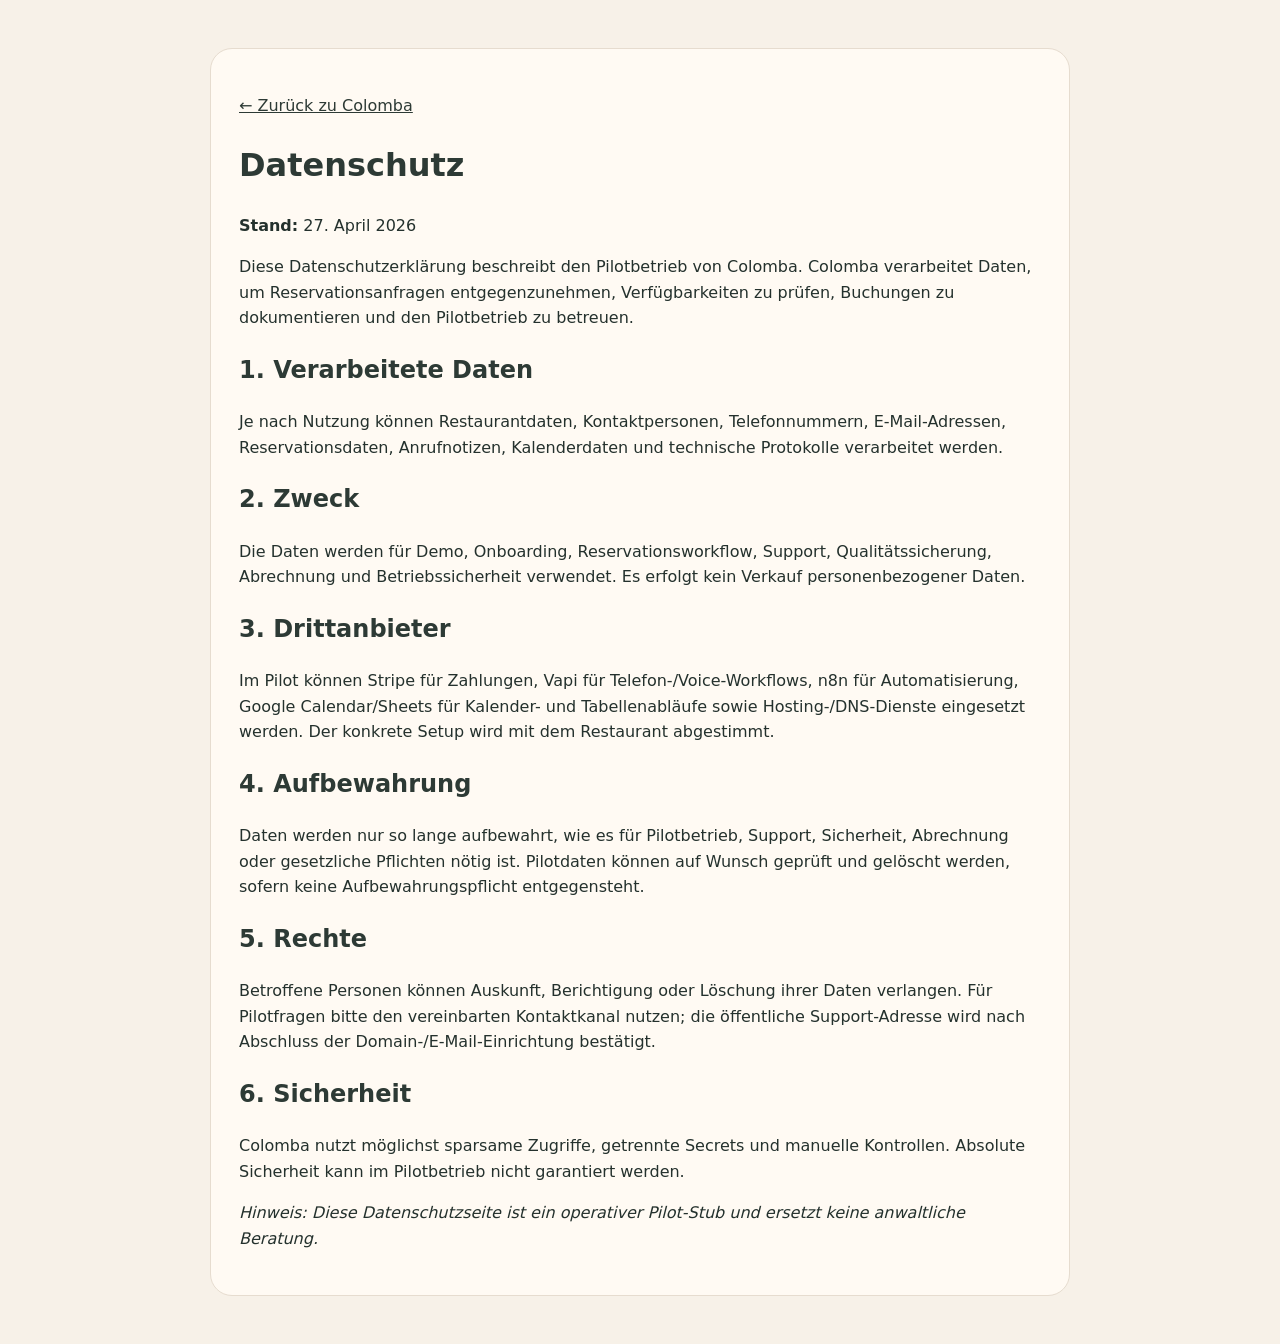
==== privacy.html @ e79daeae "Add Colomba pilot terms and privacy pages" ====
<!doctype html><html lang="de"><head><meta charset="utf-8"><meta name="viewport" content="width=device-width,initial-scale=1"><title>Datenschutz · Colomba</title><style>body{font-family:Inter,system-ui,-apple-system,Segoe UI,sans-serif;max-width:860px;margin:48px auto;padding:0 22px;line-height:1.6;color:#24312d;background:#f7f1e8}h1,h2{color:#2d3a35}a{color:#2d3a35}.card{background:#fffaf3;border:1px solid #e6dccf;border-radius:22px;padding:28px}</style></head><body><main class="card"><p><a href="/">← Zurück zu Colomba</a></p><h1>Datenschutz</h1><p><strong>Stand:</strong> 27. April 2026</p><p>Diese Datenschutzerklärung beschreibt den Pilotbetrieb von Colomba. Colomba verarbeitet Daten, um Reservationsanfragen entgegenzunehmen, Verfügbarkeiten zu prüfen, Buchungen zu dokumentieren und den Pilotbetrieb zu betreuen.</p><h2>1. Verarbeitete Daten</h2><p>Je nach Nutzung können Restaurantdaten, Kontaktpersonen, Telefonnummern, E-Mail-Adressen, Reservationsdaten, Anrufnotizen, Kalenderdaten und technische Protokolle verarbeitet werden.</p><h2>2. Zweck</h2><p>Die Daten werden für Demo, Onboarding, Reservationsworkflow, Support, Qualitätssicherung, Abrechnung und Betriebssicherheit verwendet. Es erfolgt kein Verkauf personenbezogener Daten.</p><h2>3. Drittanbieter</h2><p>Im Pilot können Stripe für Zahlungen, Vapi für Telefon-/Voice-Workflows, n8n für Automatisierung, Google Calendar/Sheets für Kalender- und Tabellenabläufe sowie Hosting-/DNS-Dienste eingesetzt werden. Der konkrete Setup wird mit dem Restaurant abgestimmt.</p><h2>4. Aufbewahrung</h2><p>Daten werden nur so lange aufbewahrt, wie es für Pilotbetrieb, Support, Sicherheit, Abrechnung oder gesetzliche Pflichten nötig ist. Pilotdaten können auf Wunsch geprüft und gelöscht werden, sofern keine Aufbewahrungspflicht entgegensteht.</p><h2>5. Rechte</h2><p>Betroffene Personen können Auskunft, Berichtigung oder Löschung ihrer Daten verlangen. Für Pilotfragen bitte den vereinbarten Kontaktkanal nutzen; die öffentliche Support-Adresse wird nach Abschluss der Domain-/E-Mail-Einrichtung bestätigt.</p><h2>6. Sicherheit</h2><p>Colomba nutzt möglichst sparsame Zugriffe, getrennte Secrets und manuelle Kontrollen. Absolute Sicherheit kann im Pilotbetrieb nicht garantiert werden.</p><p><em>Hinweis: Diese Datenschutzseite ist ein operativer Pilot-Stub und ersetzt keine anwaltliche Beratung.</em></p></main></body></html>
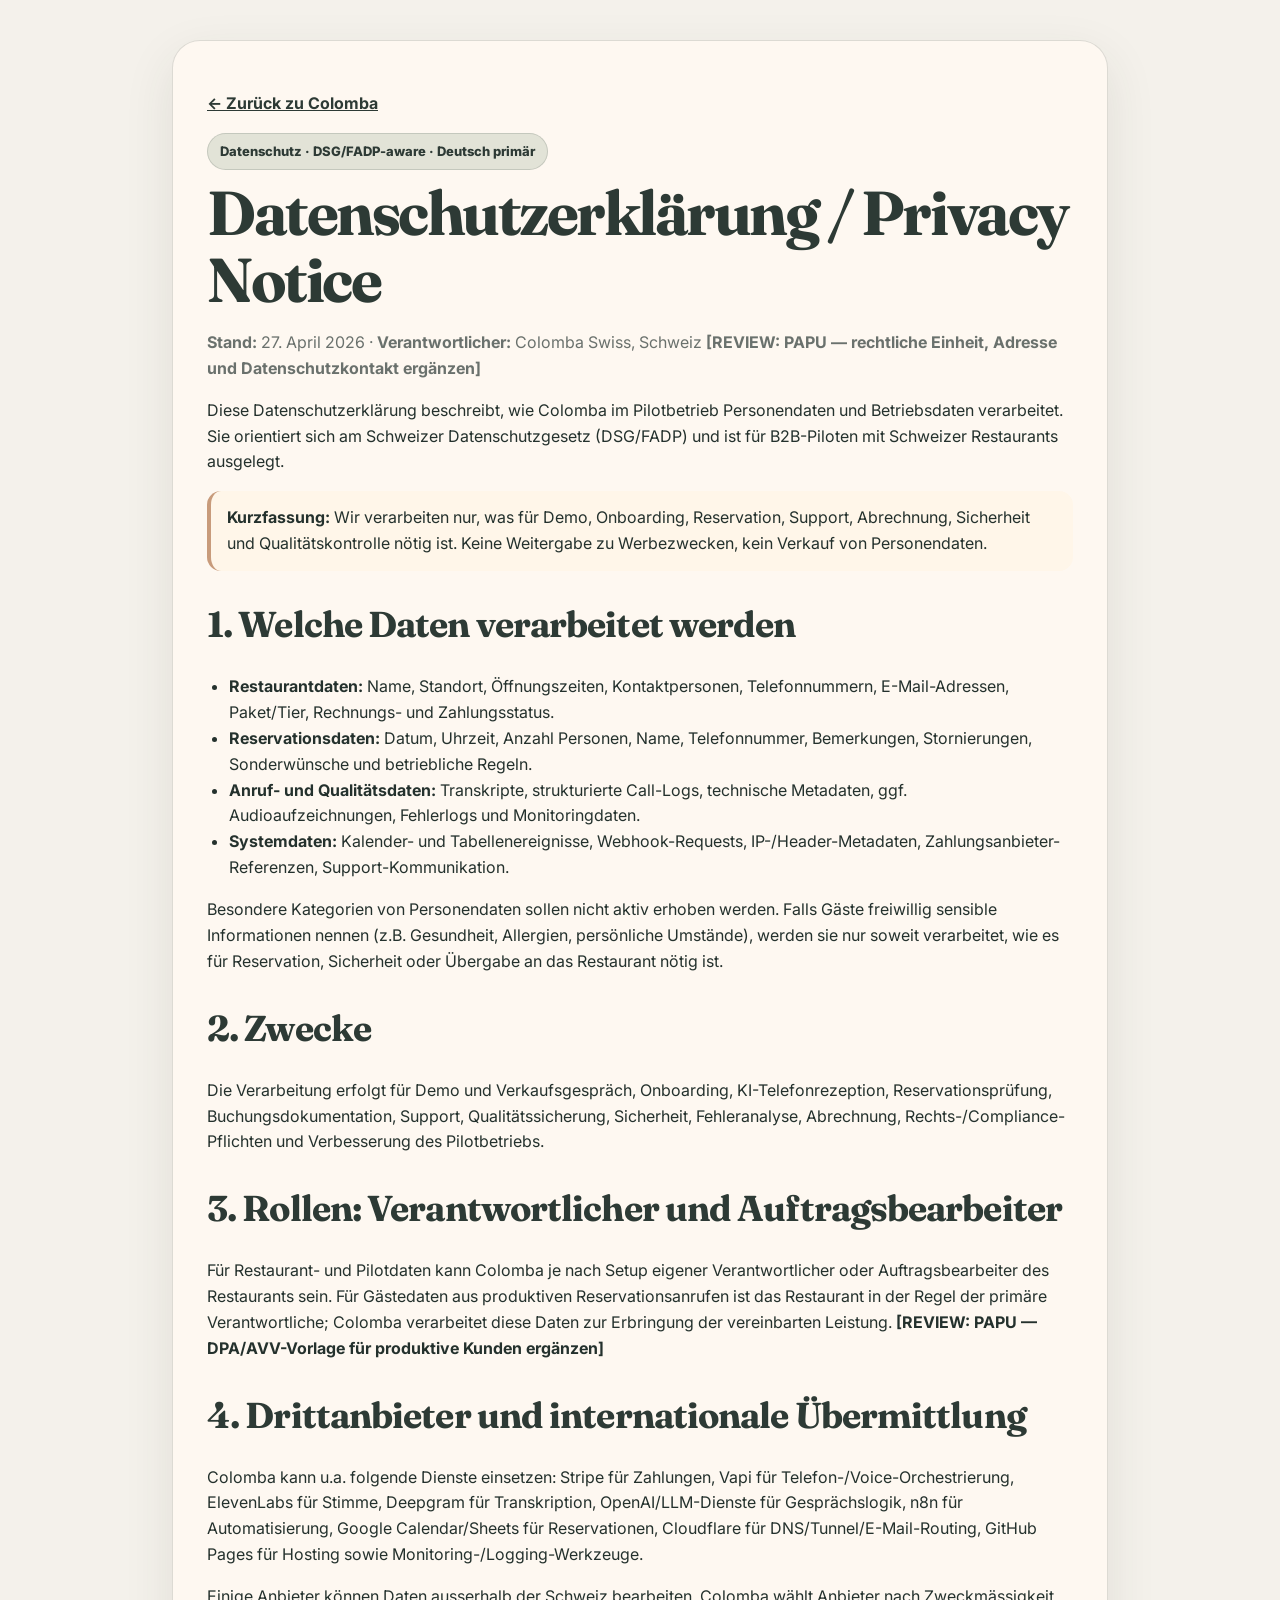
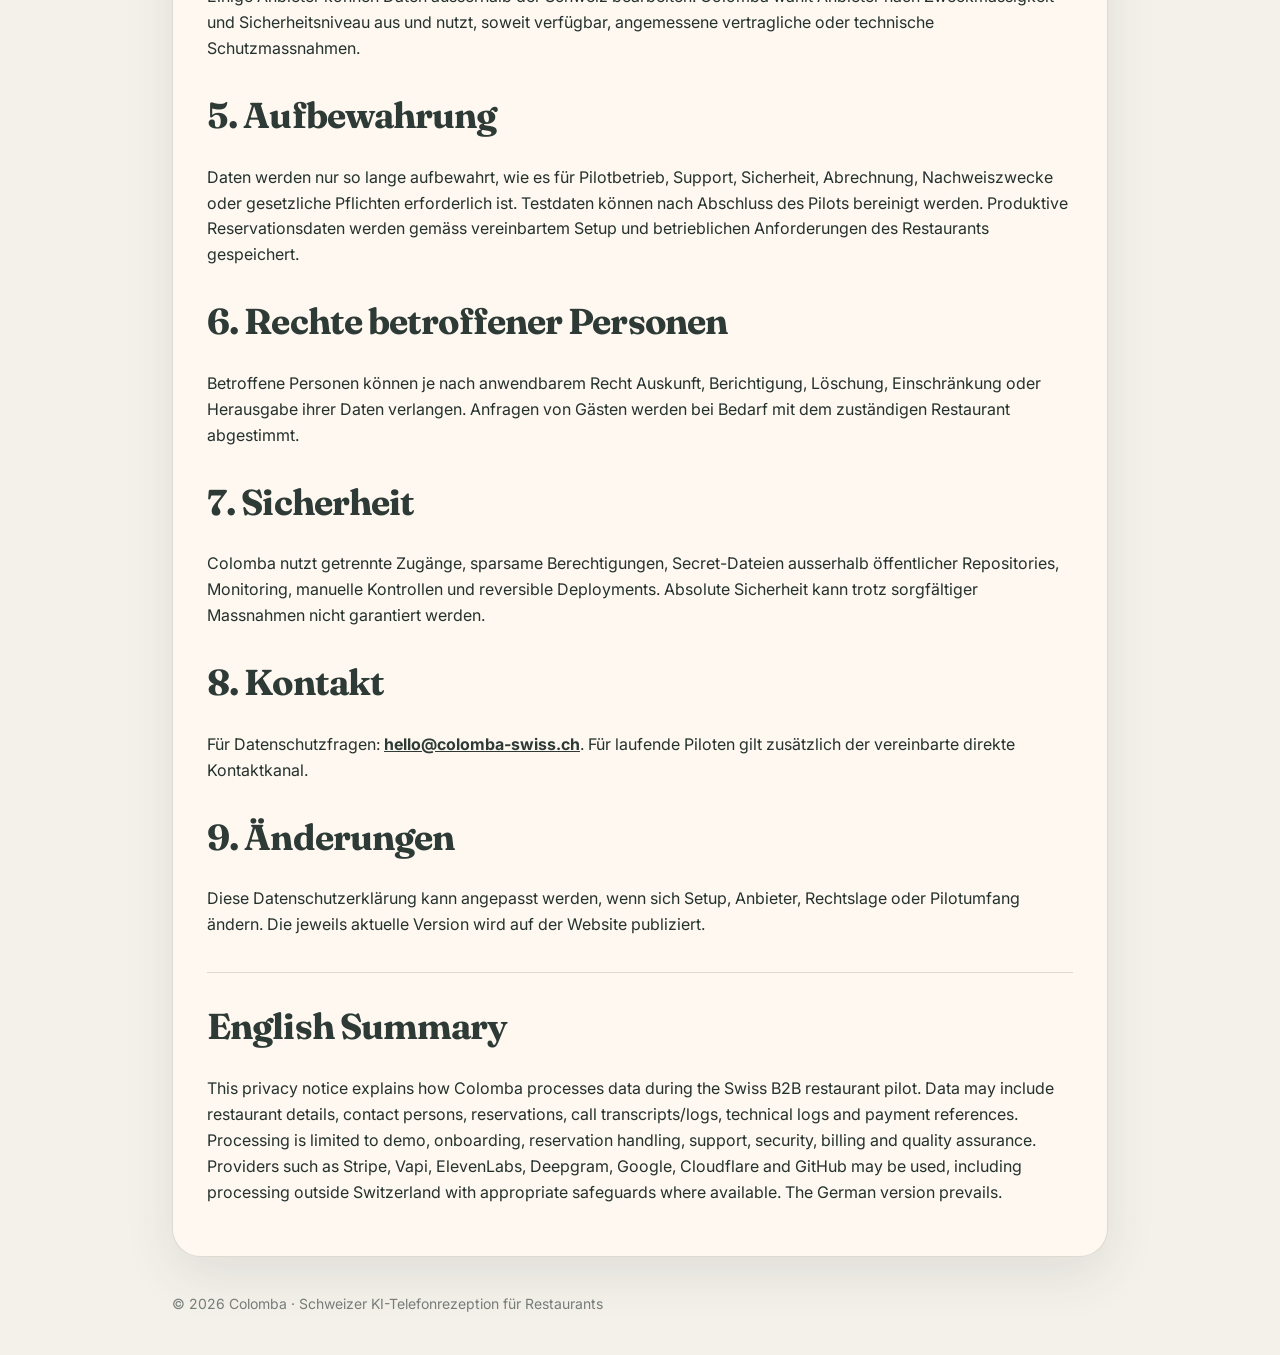
==== commit 97e475eb: "Polish Colomba landing and status feed" ====
--- a/privacy.html
+++ b/privacy.html
@@ -1 +1,33 @@
-<!doctype html><html lang="de"><head><meta charset="utf-8"><meta name="viewport" content="width=device-width,initial-scale=1"><title>Datenschutz · Colomba</title><style>body{font-family:Inter,system-ui,-apple-system,Segoe UI,sans-serif;max-width:860px;margin:48px auto;padding:0 22px;line-height:1.6;color:#24312d;background:#f7f1e8}h1,h2{color:#2d3a35}a{color:#2d3a35}.card{background:#fffaf3;border:1px solid #e6dccf;border-radius:22px;padding:28px}</style></head><body><main class="card"><p><a href="/">← Zurück zu Colomba</a></p><h1>Datenschutz</h1><p><strong>Stand:</strong> 27. April 2026</p><p>Diese Datenschutzerklärung beschreibt den Pilotbetrieb von Colomba. Colomba verarbeitet Daten, um Reservationsanfragen entgegenzunehmen, Verfügbarkeiten zu prüfen, Buchungen zu dokumentieren und den Pilotbetrieb zu betreuen.</p><h2>1. Verarbeitete Daten</h2><p>Je nach Nutzung können Restaurantdaten, Kontaktpersonen, Telefonnummern, E-Mail-Adressen, Reservationsdaten, Anrufnotizen, Kalenderdaten und technische Protokolle verarbeitet werden.</p><h2>2. Zweck</h2><p>Die Daten werden für Demo, Onboarding, Reservationsworkflow, Support, Qualitätssicherung, Abrechnung und Betriebssicherheit verwendet. Es erfolgt kein Verkauf personenbezogener Daten.</p><h2>3. Drittanbieter</h2><p>Im Pilot können Stripe für Zahlungen, Vapi für Telefon-/Voice-Workflows, n8n für Automatisierung, Google Calendar/Sheets für Kalender- und Tabellenabläufe sowie Hosting-/DNS-Dienste eingesetzt werden. Der konkrete Setup wird mit dem Restaurant abgestimmt.</p><h2>4. Aufbewahrung</h2><p>Daten werden nur so lange aufbewahrt, wie es für Pilotbetrieb, Support, Sicherheit, Abrechnung oder gesetzliche Pflichten nötig ist. Pilotdaten können auf Wunsch geprüft und gelöscht werden, sofern keine Aufbewahrungspflicht entgegensteht.</p><h2>5. Rechte</h2><p>Betroffene Personen können Auskunft, Berichtigung oder Löschung ihrer Daten verlangen. Für Pilotfragen bitte den vereinbarten Kontaktkanal nutzen; die öffentliche Support-Adresse wird nach Abschluss der Domain-/E-Mail-Einrichtung bestätigt.</p><h2>6. Sicherheit</h2><p>Colomba nutzt möglichst sparsame Zugriffe, getrennte Secrets und manuelle Kontrollen. Absolute Sicherheit kann im Pilotbetrieb nicht garantiert werden.</p><p><em>Hinweis: Diese Datenschutzseite ist ein operativer Pilot-Stub und ersetzt keine anwaltliche Beratung.</em></p></main></body></html>
+<!doctype html><html lang="de-CH"><head><meta charset="utf-8"><meta name="viewport" content="width=device-width,initial-scale=1"><title>Datenschutz / Privacy · Colomba</title><link rel="preconnect" href="https://fonts.googleapis.com"><link rel="preconnect" href="https://fonts.gstatic.com" crossorigin><link href="https://fonts.googleapis.com/css2?family=Fraunces:opsz,wght@9..144,600;9..144,700&family=Inter:wght@400;500;600;700&display=swap" rel="stylesheet"><style>
+:root{--sage:#A8B8A3;--terracotta:#C89B7B;--mist:#F4F1EB;--forest:#2D3A35;--ink:#24312d;--paper:#fffaf3;--line:rgba(45,58,53,.16)}
+*{box-sizing:border-box}body{margin:0;background:var(--mist);color:var(--ink);font-family:Inter,system-ui,-apple-system,Segoe UI,sans-serif;line-height:1.62}a{color:var(--forest);font-weight:700}.wrap{max-width:980px;margin:0 auto;padding:40px 22px}.card{background:rgba(255,250,243,.86);border:1px solid var(--line);border-radius:28px;box-shadow:0 18px 50px rgba(45,58,53,.10);padding:34px}h1,h2,h3{font-family:Fraunces,Georgia,serif;color:var(--forest);line-height:1.08}h1{font-size:clamp(36px,6vw,62px);letter-spacing:-.04em;margin:10px 0 14px}h2{font-size:clamp(26px,4vw,36px);letter-spacing:-.025em;margin-top:34px}.kicker{display:inline-block;border:1px solid var(--line);background:rgba(168,184,163,.32);border-radius:999px;padding:7px 12px;font-weight:800;color:var(--forest);font-size:13px}.note{background:#fff6e9;border-left:4px solid var(--terracotta);padding:14px 16px;border-radius:14px}.muted{color:rgba(36,49,45,.68)}hr{border:0;border-top:1px solid var(--line);margin:34px 0}ul{padding-left:22px}footer{margin-top:36px;color:rgba(36,49,45,.6);font-size:14px}
+</style></head><body><main class="wrap"><section class="card"><p><a href="/">← Zurück zu Colomba</a></p>
+<span class="kicker">Datenschutz · DSG/FADP-aware · Deutsch primär</span>
+<h1>Datenschutzerklärung / Privacy Notice</h1>
+<p class="muted"><strong>Stand:</strong> 27. April 2026 · <strong>Verantwortlicher:</strong> Colomba Swiss, Schweiz <strong>[REVIEW: PAPU — rechtliche Einheit, Adresse und Datenschutzkontakt ergänzen]</strong></p>
+<p>Diese Datenschutzerklärung beschreibt, wie Colomba im Pilotbetrieb Personendaten und Betriebsdaten verarbeitet. Sie orientiert sich am Schweizer Datenschutzgesetz (DSG/FADP) und ist für B2B-Piloten mit Schweizer Restaurants ausgelegt.</p>
+<div class="note"><strong>Kurzfassung:</strong> Wir verarbeiten nur, was für Demo, Onboarding, Reservation, Support, Abrechnung, Sicherheit und Qualitätskontrolle nötig ist. Keine Weitergabe zu Werbezwecken, kein Verkauf von Personendaten.</div>
+<h2>1. Welche Daten verarbeitet werden</h2>
+<ul><li><strong>Restaurantdaten:</strong> Name, Standort, Öffnungszeiten, Kontaktpersonen, Telefonnummern, E-Mail-Adressen, Paket/Tier, Rechnungs- und Zahlungsstatus.</li><li><strong>Reservationsdaten:</strong> Datum, Uhrzeit, Anzahl Personen, Name, Telefonnummer, Bemerkungen, Stornierungen, Sonderwünsche und betriebliche Regeln.</li><li><strong>Anruf- und Qualitätsdaten:</strong> Transkripte, strukturierte Call-Logs, technische Metadaten, ggf. Audioaufzeichnungen, Fehlerlogs und Monitoringdaten.</li><li><strong>Systemdaten:</strong> Kalender- und Tabellenereignisse, Webhook-Requests, IP-/Header-Metadaten, Zahlungsanbieter-Referenzen, Support-Kommunikation.</li></ul>
+<p>Besondere Kategorien von Personendaten sollen nicht aktiv erhoben werden. Falls Gäste freiwillig sensible Informationen nennen (z.B. Gesundheit, Allergien, persönliche Umstände), werden sie nur soweit verarbeitet, wie es für Reservation, Sicherheit oder Übergabe an das Restaurant nötig ist.</p>
+<h2>2. Zwecke</h2>
+<p>Die Verarbeitung erfolgt für Demo und Verkaufsgespräch, Onboarding, KI-Telefonrezeption, Reservationsprüfung, Buchungsdokumentation, Support, Qualitätssicherung, Sicherheit, Fehleranalyse, Abrechnung, Rechts-/Compliance-Pflichten und Verbesserung des Pilotbetriebs.</p>
+<h2>3. Rollen: Verantwortlicher und Auftragsbearbeiter</h2>
+<p>Für Restaurant- und Pilotdaten kann Colomba je nach Setup eigener Verantwortlicher oder Auftragsbearbeiter des Restaurants sein. Für Gästedaten aus produktiven Reservationsanrufen ist das Restaurant in der Regel der primäre Verantwortliche; Colomba verarbeitet diese Daten zur Erbringung der vereinbarten Leistung. <strong>[REVIEW: PAPU — DPA/AVV-Vorlage für produktive Kunden ergänzen]</strong></p>
+<h2>4. Drittanbieter und internationale Übermittlung</h2>
+<p>Colomba kann u.a. folgende Dienste einsetzen: Stripe für Zahlungen, Vapi für Telefon-/Voice-Orchestrierung, ElevenLabs für Stimme, Deepgram für Transkription, OpenAI/LLM-Dienste für Gesprächslogik, n8n für Automatisierung, Google Calendar/Sheets für Reservationen, Cloudflare für DNS/Tunnel/E-Mail-Routing, GitHub Pages für Hosting sowie Monitoring-/Logging-Werkzeuge.</p>
+<p>Einige Anbieter können Daten ausserhalb der Schweiz bearbeiten. Colomba wählt Anbieter nach Zweckmässigkeit und Sicherheitsniveau aus und nutzt, soweit verfügbar, angemessene vertragliche oder technische Schutzmassnahmen.</p>
+<h2>5. Aufbewahrung</h2>
+<p>Daten werden nur so lange aufbewahrt, wie es für Pilotbetrieb, Support, Sicherheit, Abrechnung, Nachweiszwecke oder gesetzliche Pflichten erforderlich ist. Testdaten können nach Abschluss des Pilots bereinigt werden. Produktive Reservationsdaten werden gemäss vereinbartem Setup und betrieblichen Anforderungen des Restaurants gespeichert.</p>
+<h2>6. Rechte betroffener Personen</h2>
+<p>Betroffene Personen können je nach anwendbarem Recht Auskunft, Berichtigung, Löschung, Einschränkung oder Herausgabe ihrer Daten verlangen. Anfragen von Gästen werden bei Bedarf mit dem zuständigen Restaurant abgestimmt.</p>
+<h2>7. Sicherheit</h2>
+<p>Colomba nutzt getrennte Zugänge, sparsame Berechtigungen, Secret-Dateien ausserhalb öffentlicher Repositories, Monitoring, manuelle Kontrollen und reversible Deployments. Absolute Sicherheit kann trotz sorgfältiger Massnahmen nicht garantiert werden.</p>
+<h2>8. Kontakt</h2>
+<p>Für Datenschutzfragen: <a href="mailto:hello@colomba-swiss.ch">hello@colomba-swiss.ch</a>. Für laufende Piloten gilt zusätzlich der vereinbarte direkte Kontaktkanal.</p>
+<h2>9. Änderungen</h2>
+<p>Diese Datenschutzerklärung kann angepasst werden, wenn sich Setup, Anbieter, Rechtslage oder Pilotumfang ändern. Die jeweils aktuelle Version wird auf der Website publiziert.</p>
+<hr>
+<h2>English Summary</h2>
+<p>This privacy notice explains how Colomba processes data during the Swiss B2B restaurant pilot. Data may include restaurant details, contact persons, reservations, call transcripts/logs, technical logs and payment references. Processing is limited to demo, onboarding, reservation handling, support, security, billing and quality assurance. Providers such as Stripe, Vapi, ElevenLabs, Deepgram, Google, Cloudflare and GitHub may be used, including processing outside Switzerland with appropriate safeguards where available. The German version prevails.</p>
+</section><footer>© 2026 Colomba · Schweizer KI-Telefonrezeption für Restaurants</footer></main></body></html>
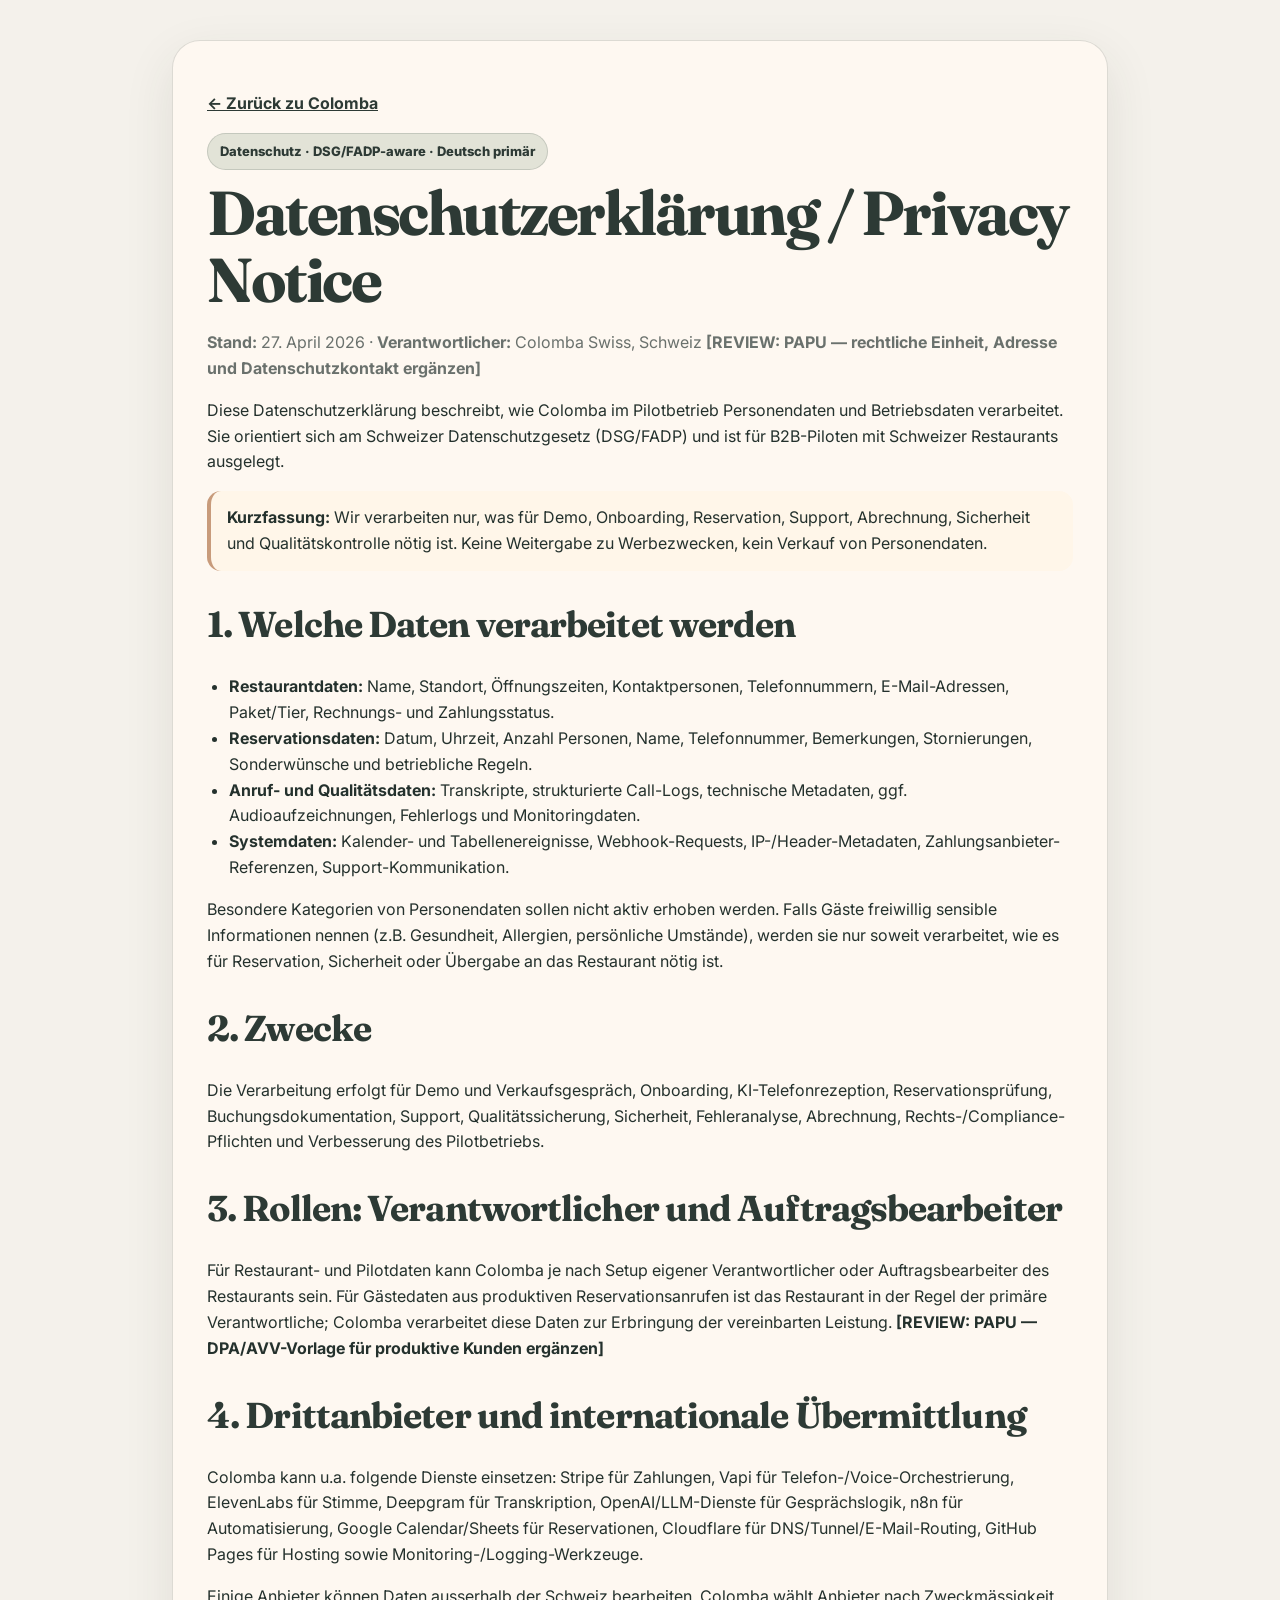
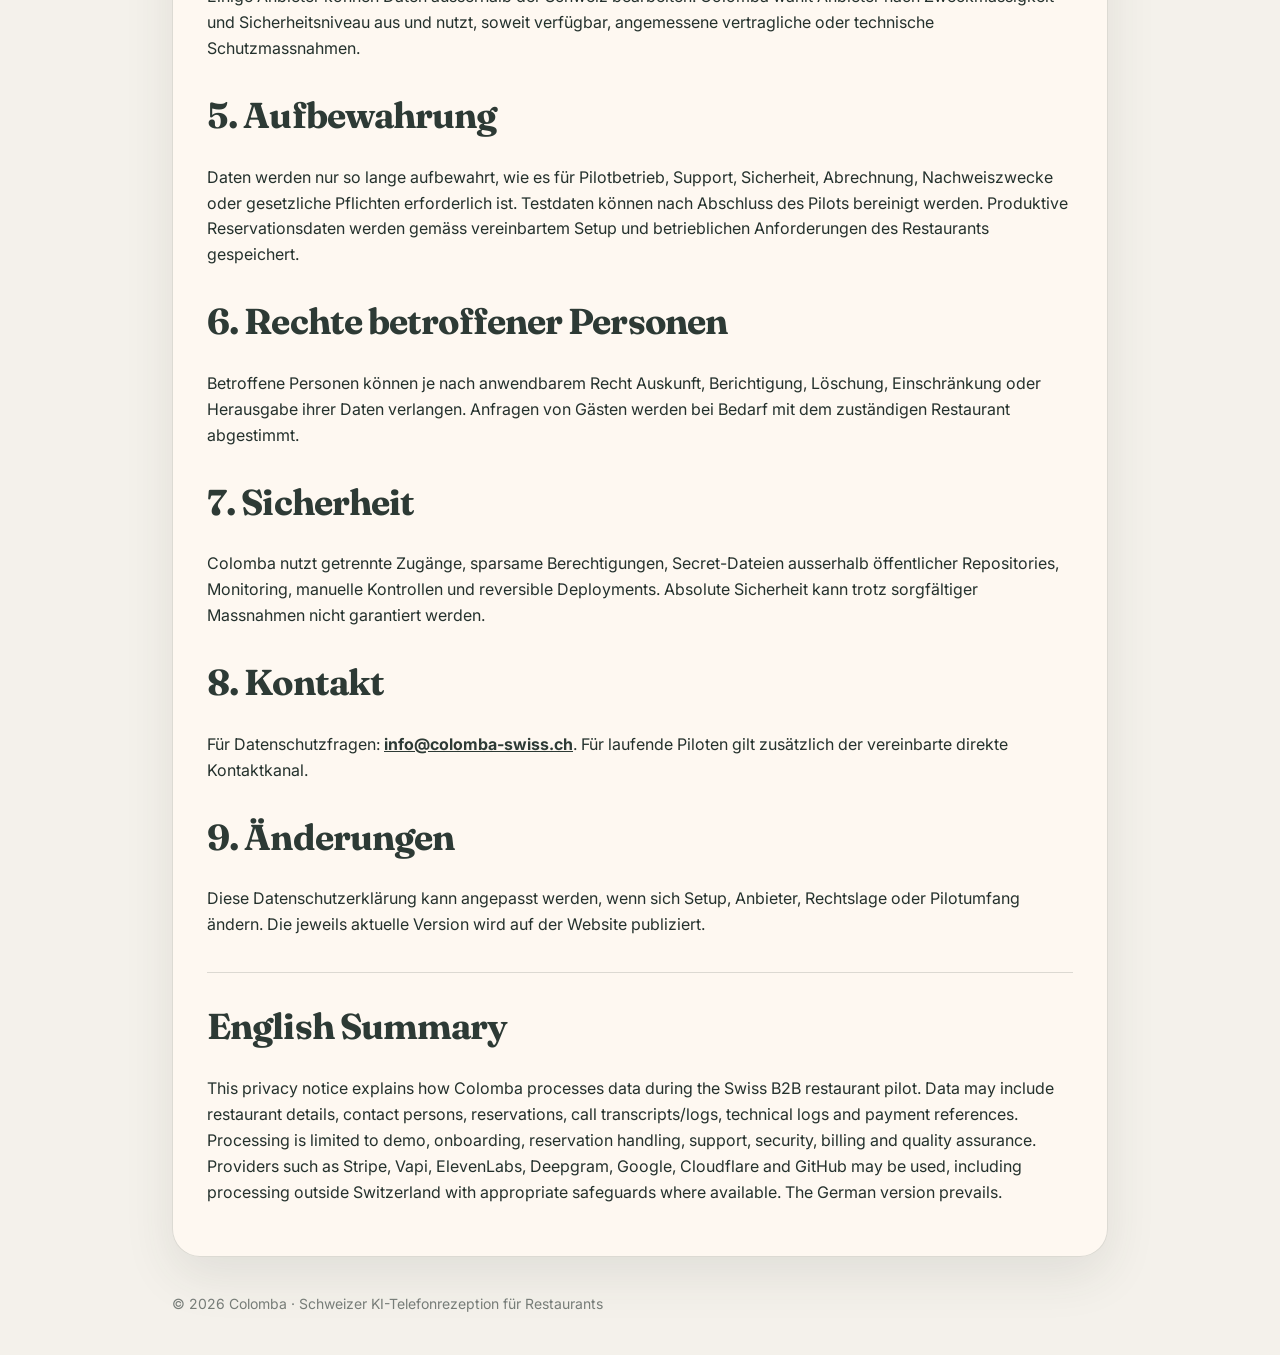
==== commit fa9379f3: "Switch Colomba public contact to info address" ====
--- a/privacy.html
+++ b/privacy.html
@@ -24,7 +24,7 @@
 <h2>7. Sicherheit</h2>
 <p>Colomba nutzt getrennte Zugänge, sparsame Berechtigungen, Secret-Dateien ausserhalb öffentlicher Repositories, Monitoring, manuelle Kontrollen und reversible Deployments. Absolute Sicherheit kann trotz sorgfältiger Massnahmen nicht garantiert werden.</p>
 <h2>8. Kontakt</h2>
-<p>Für Datenschutzfragen: <a href="mailto:hello@colomba-swiss.ch">hello@colomba-swiss.ch</a>. Für laufende Piloten gilt zusätzlich der vereinbarte direkte Kontaktkanal.</p>
+<p>Für Datenschutzfragen: <a href="mailto:info@colomba-swiss.ch">info@colomba-swiss.ch</a>. Für laufende Piloten gilt zusätzlich der vereinbarte direkte Kontaktkanal.</p>
 <h2>9. Änderungen</h2>
 <p>Diese Datenschutzerklärung kann angepasst werden, wenn sich Setup, Anbieter, Rechtslage oder Pilotumfang ändern. Die jeweils aktuelle Version wird auf der Website publiziert.</p>
 <hr>
